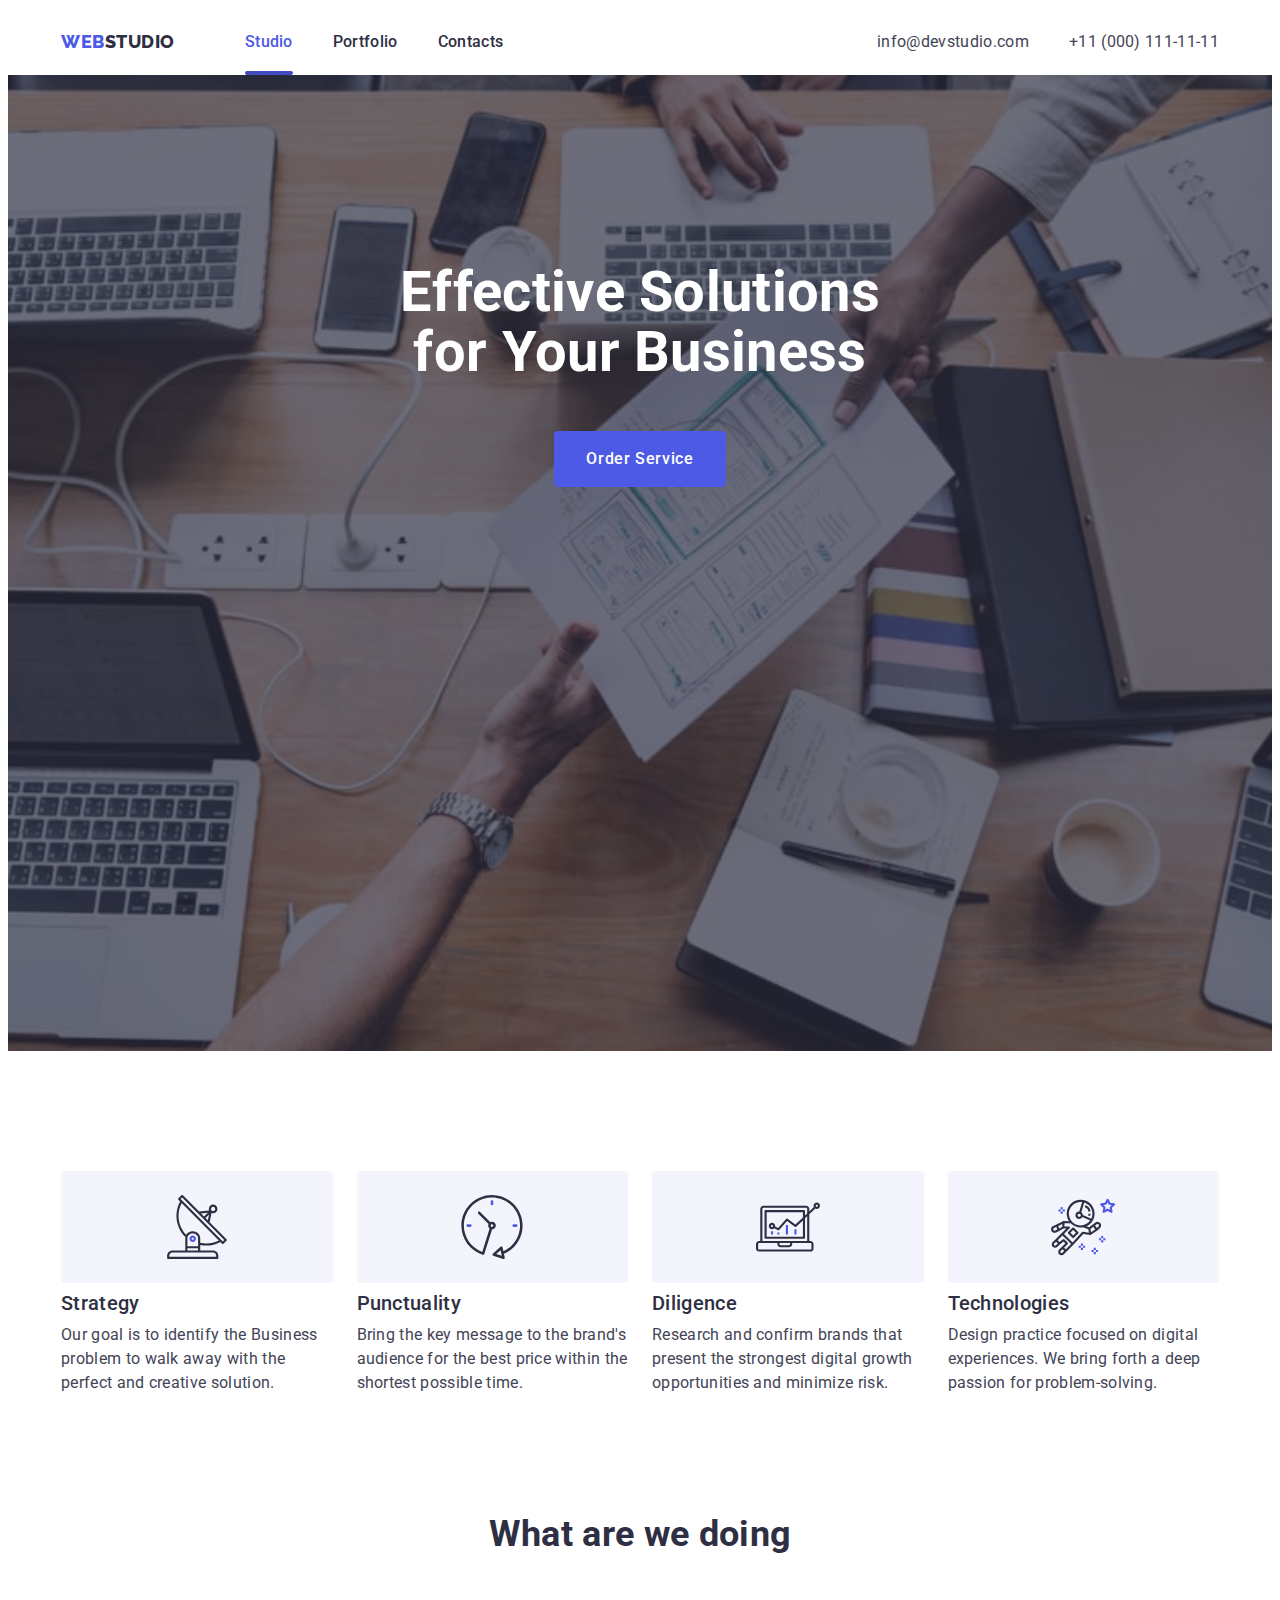
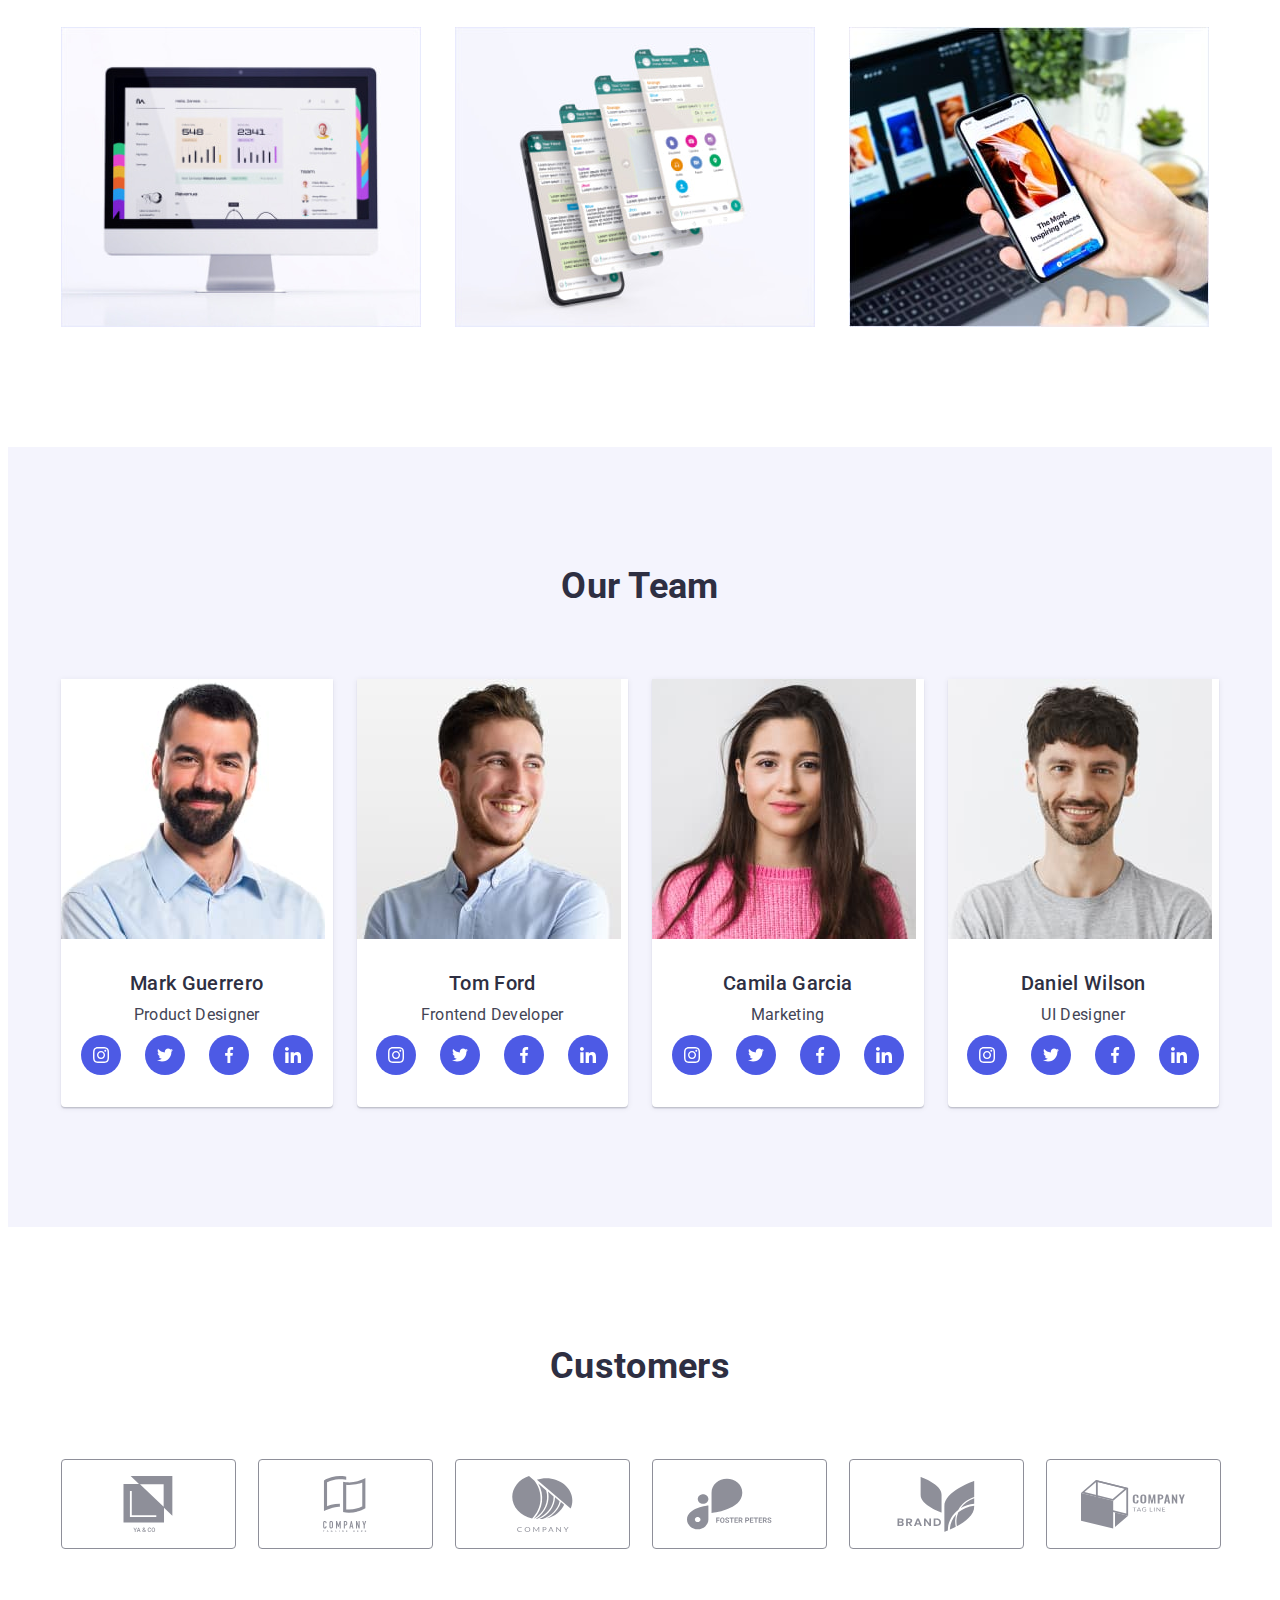
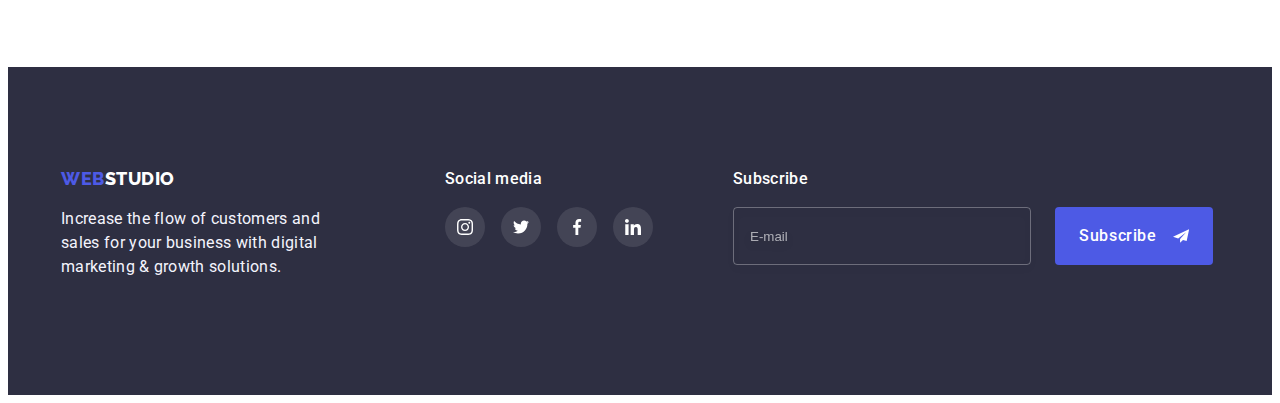
==== index.html @ 4124568c "Initial commit" ====
<!DOCTYPE html>
<html lang="en">
  <head>
    <meta charset="UTF-8" />
    <meta http-equiv="X-UA-Compatible" content="IE=edge" />
    <meta name="viewport" content="width=device-width, initial-scale=1.0" />
    <title>WebStudio</title>
    <link rel="preconnect" href="https://fonts.googleapis.com" />
    <link rel="preconnect" href="https://fonts.gstatic.com" crossorigin />
    <link
      href="https://fonts.googleapis.com/css2?family=Raleway:wght@800&family=Roboto:wght@400;500;700&display=swap"
      rel="stylesheet"
    />

    <link
      rel="stylesheet"
      href="https://cdnjs.cloudflare.com/ajax/libs/modern-normalize/1.1.0/modern-normalize.min.css"
      integrity="sha512-wpPYUAdjBVSE4KJnH1VR1HeZfpl1ub8YT/NKx4PuQ5NmX2tKuGu6U/JRp5y+Y8XG2tV+wKQpNHVUX03MfMFn9Q=="
      crossorigin="anonymous"
      referrerpolicy="no-referrer"
    />

    <link rel="stylesheet" href="./css/styles.css" />
  </head>
  <body>
    <!--heder-->

    <header class="header-page">
      <div class="container">
        <div class="heder-container">
          <nav class="nav-items">
            <a href="./index.html" class="logo">
              <span class="logo-color">Web</span>Studio
            </a>
            <ul class="nav-menu list">
              <li>
                <a href="./index.html" class="nav-link current">Studio</a>
              </li>
              <li>
                <a href="./portfolio.html" class="nav-link">Portfolio</a>
              </li>
              <li><a href="" class="nav-link">Contacts</a></li>
            </ul>
          </nav>

          <address class="address">
            <ul class="contact-menu list">
              <li>
                <a href="mailto:info@devstudio.com" class="contact-link"
                  >info@devstudio.com</a
                >
              </li>
              <li>
                <a href="tel:+110001111111" class="contact-link"
                  >+11 (000) 111-11-11</a
                >
              </li>
            </ul>
          </address>
        </div>
      </div>
    </header>

    <main>
      <!--hero-->

      <section class="hero">
        <div class="container">
          <h1 class="hero-title">Effective Solutions for Your Business</h1>
          <button type="button" class="hero-button" data-modal-open>
            Order Service
          </button>
        </div>
      </section>

      <!--Benefits-->

      <section class="section benefits">
        <div class="container">
          <div class="benefits-container">
            <h2 class="section-title visually-hidden">Benefits</h2>

            <ul class="section-items list">
              <li class="benefits-item">
                <div class="icon-container">
                  <svg class="icon-bgr" width="64" height="64">
                    <use href="./images/icons.svg#icon-antenna1"></use>
                  </svg>
                </div>
                <h3 class="section-subtitle">Strategy</h3>
                <p class="section-text">
                  Our goal is to identify the Business problem to walk away with
                  the perfect and creative solution.
                </p>
              </li>

              <li class="benefits-item">
                <div class="icon-container">
                  <svg class="icon-bgr" width="64" height="64">
                    <use href="./images/icons.svg#icon-clock2"></use>
                  </svg>
                </div>
                <h3 class="section-subtitle">Punctuality</h3>
                <p class="section-text">
                  Bring the key message to the brand's audience for the best
                  price within the shortest possible time.
                </p>
              </li>

              <li class="benefits-item">
                <div class="icon-container">
                  <svg class="icon-bgr" width="64" height="64">
                    <use href="./images/icons.svg#icon-diagram3"></use>
                  </svg>
                </div>
                <h3 class="section-subtitle">Diligence</h3>
                <p class="section-text">
                  Research and confirm brands that present the strongest digital
                  growth opportunities and minimize risk.
                </p>
              </li>

              <li class="benefits-item">
                <div class="icon-container">
                  <svg class="icon-bgr" width="64" height="64">
                    <use href="./images/icons.svg#icon-astronaut4"></use>
                  </svg>
                </div>
                <h3 class="section-subtitle">Technologies</h3>
                <p class="section-text">
                  Design practice focused on digital experiences. We bring forth
                  a deep passion for problem-solving.
                </p>
              </li>
            </ul>
          </div>
        </div>
      </section>

      <!-- services -->

      <section class="section no-padding">
        <div class="container">
          <h2 class="section-title">What are we doing</h2>

          <ul class="section-items list">
            <li class="services-item">
              <img src="./images/img1.jpg" alt="diagram" width="360" />
            </li>
            <li class="services-item">
              <img src="./images/img2.jpg" alt="telephone" width="360" />
            </li>
            <li class="services-item">
              <img src="./images/img3.jpg" alt="telephone hand" width="360" />
            </li>
          </ul>
        </div>
      </section>

      <!--team-->

      <section class="section team">
        <div class="container">
          <h2 class="section-title">Our Team</h2>

          <ul class="section-items list">
            <li class="team-item">
              <img src="./images/img-3.jpg" alt="Mark Guerrero" width="264" />
              <div class="team-card">
                <h3 class="section-subtitle">Mark Guerrero</h3>
                <p class="section-text">Product Designer</p>

                <ul class="socials-list list">
                  <li class="social-item">
                    <a href="" class="social-link">
                      <svg class="icon-social" width="16" height="16">
                        <use href="./images/icons.svg#icon-instagram"></use>
                      </svg>
                    </a>
                  </li>
                  <li class="social-item">
                    <a href="" class="social-link">
                      <svg class="icon-social" width="16" height="16">
                        <use href="./images/icons.svg#icon-twitter"></use>
                      </svg>
                    </a>
                  </li>
                  <li class="social-item">
                    <a href="" class="social-link">
                      <svg class="icon-social" width="16" height="16">
                        <use href="./images/icons.svg#icon-facebook"></use>
                      </svg>
                    </a>
                  </li>
                  <li class="social-item">
                    <a href="" class="social-link">
                      <svg class="icon-social" width="16" height="16">
                        <use href="./images/icons.svg#icon-linkedin"></use>
                      </svg>
                    </a>
                  </li>
                </ul>
              </div>
            </li>

            <li class="team-item">
              <img src="./images/img-2.jpg" alt="Tom Ford" width="264" />
              <div class="team-card">
                <h3 class="section-subtitle">Tom Ford</h3>
                <p class="section-text">Frontend Developer</p>
                <ul class="socials-list list">
                  <li class="social-item">
                    <a href="" class="social-link">
                      <svg class="icon-social" width="16" height="16">
                        <use href="./images/icons.svg#icon-instagram"></use>
                      </svg>
                    </a>
                  </li>
                  <li class="social-item">
                    <a href="" class="social-link">
                      <svg class="icon-social" width="16" height="16">
                        <use href="./images/icons.svg#icon-twitter"></use>
                      </svg>
                    </a>
                  </li>
                  <li class="social-item">
                    <a href="" class="social-link">
                      <svg class="icon-social" width="16" height="16">
                        <use href="./images/icons.svg#icon-facebook"></use>
                      </svg>
                    </a>
                  </li>
                  <li class="social-item">
                    <a href="" class="social-link">
                      <svg class="icon-social" width="16" height="16">
                        <use href="./images/icons.svg#icon-linkedin"></use>
                      </svg>
                    </a>
                  </li>
                </ul>
              </div>
            </li>

            <li class="team-item">
              <img src="./images/img-1.jpg" alt="Camila Garcia" width="264" />
              <div class="team-card">
                <h3 class="section-subtitle">Camila Garcia</h3>
                <p class="section-text">Marketing</p>
                <ul class="socials-list list">
                  <li class="social-item">
                    <a href="" class="social-link">
                      <svg class="icon-social" width="16" height="16">
                        <use href="./images/icons.svg#icon-instagram"></use>
                      </svg>
                    </a>
                  </li>
                  <li class="social-item">
                    <a href="" class="social-link">
                      <svg class="icon-social" width="16" height="16">
                        <use href="./images/icons.svg#icon-twitter"></use>
                      </svg>
                    </a>
                  </li>
                  <li class="social-item">
                    <a href="" class="social-link">
                      <svg class="icon-social" width="16" height="16">
                        <use href="./images/icons.svg#icon-facebook"></use>
                      </svg>
                    </a>
                  </li>
                  <li class="social-item">
                    <a href="" class="social-link">
                      <svg class="icon-social" width="16" height="16">
                        <use href="./images/icons.svg#icon-linkedin"></use>
                      </svg>
                    </a>
                  </li>
                </ul>
              </div>
            </li>

            <li class="team-item">
              <img src="./images/img.jpg" alt="Camila Garcia" width="264" />
              <div class="team-card">
                <h3 class="section-subtitle">Daniel Wilson</h3>
                <p class="section-text">UI Designer</p>
                <ul class="socials-list list">
                  <li class="social-item">
                    <a href="" class="social-link">
                      <svg class="icon-social" width="16" height="16">
                        <use href="./images/icons.svg#icon-instagram"></use>
                      </svg>
                    </a>
                  </li>
                  <li class="social-item">
                    <a href="" class="social-link">
                      <svg class="icon-social" width="16" height="16">
                        <use href="./images/icons.svg#icon-twitter"></use>
                      </svg>
                    </a>
                  </li>
                  <li class="social-item">
                    <a href="" class="social-link">
                      <svg class="icon-social" width="16" height="16">
                        <use href="./images/icons.svg#icon-facebook"></use>
                      </svg>
                    </a>
                  </li>
                  <li class="social-item">
                    <a href="" class="social-link">
                      <svg class="icon-social" width="16" height="16">
                        <use href="./images/icons.svg#icon-linkedin"></use>
                      </svg>
                    </a>
                  </li>
                </ul>
              </div>
            </li>
          </ul>
        </div>
      </section>
    </main>

    <section class="section">
      <div class="container">
        <h2 class="section-title">Customers</h2>

        <ul class="section-items list">
          <li class="company">
            <a href="" class="company-link">
              <svg class="company-icon" width="104" height="56">
                <use href="./images/icons.svg#icon-logo1"></use>
              </svg>
            </a>
          </li>

          <li class="company">
            <a href="" class="company-link">
              <svg class="company-icon" width="104" height="56">
                <use href="./images/icons.svg#icon-logo2"></use>
              </svg>
            </a>
          </li>
          <li class="company">
            <a href="" class="company-link">
              <svg class="company-icon" width="104" height="56">
                <use href="./images/icons.svg#icon-logo3"></use>
              </svg>
            </a>
          </li>
          <li class="company">
            <a href="" class="company-link">
              <svg class="company-icon" width="104" height="56">
                <use href="./images/icons.svg#icon-logo4"></use>
              </svg>
            </a>
          </li>
          <li class="company">
            <a href="" class="company-link">
              <svg class="company-icon" width="104" height="56">
                <use href="./images/icons.svg#icon-logo5"></use>
              </svg>
            </a>
          </li>
          <li class="company">
            <a href="" class="company-link">
              <svg class="company-icon" width="104" height="56">
                <use href="./images/icons.svg#icon-logo6"></use>
              </svg>
            </a>
          </li>
        </ul>
      </div>
    </section>

    <!--footer-->
    <footer class="footer-page">
      <div class="container footer">
        <div class="footer-box">
          <a href="./index.html" class="logo">
            <span class="logo-color">Web</span
            ><span class="footer-logo-color">Studio</span>
          </a>
          <p class="footer-text">
            Increase the flow of customers and sales for your business with
            digital marketing & growth solutions.
          </p>
        </div>

        <div class="icon-box">
          <h3 class="subtitle-footer">Social media</h3>

          <ul class="socials-footer list">
            <li class="social-item-footer">
              <a href="" class="social-link-footer">
                <svg class="icon-social-footer" width="16" height="16">
                  <use href="./images/icons.svg#icon-instagram"></use>
                </svg>
              </a>
            </li>
            <li class="social-item-footer">
              <a href="" class="social-link-footer">
                <svg class="icon-social-footer" width="16" height="16">
                  <use href="./images/icons.svg#icon-twitter"></use>
                </svg>
              </a>
            </li>
            <li class="social-item-footer">
              <a href="" class="social-link-footer">
                <svg class="icon-social-footer" width="16" height="16">
                  <use href="./images/icons.svg#icon-facebook"></use>
                </svg>
              </a>
            </li>
            <li class="social-item-footer">
              <a href="" class="social-link-footer">
                <svg class="icon-social-footer" width="16" height="16">
                  <use href="./images/icons.svg#icon-linkedin"></use>
                </svg>
              </a>
            </li>
          </ul>
        </div>

        <div>
          <h3 class="subtitle-footer">Subscribe</h3>
          <form name="subscribe" class="form-box">
            <label for="email" class="visually-hidden"> Email</label>
            <input type="email" name="email" id="email" placeholder="E-mail" />

            <button type="submit" class="btn-form">
              Subscribe
              <svg class="icon-social-footer subscribe" width="16" height="16">
                <use href="./images/icons.svg#icon-send"></use>
              </svg>
            </button>
          </form>
        </div>
      </div>
    </footer>
    <!--modal-->
    <div class="backdrop is-hidden" data-modal>
      <div class="modal">
        <button type="button" class="btn-modal" data-modal-close>
          <svg class="icon-close" width="8" height="8">
            <use href="./images/icons.svg#icon-close"></use>
          </svg>
        </button>
        <!---->
        <form name="contact-form">
          <div class="form-modal" role="group" aria-labelledby="call-back">
            <p id="call-back" class="form-title">
              Leave your contacts and we will call you back
            </p>

            <div class="form-item">
              <label for="name"> Name</label>
              <div class="input-form">
                <input type="text" name="name" id="name" required autofocus />
                <svg class="icon-form" width="18" height="18">
                  <use href="./images/icons.svg#icon-name"></use>
                </svg>
              </div>
            </div>

            <div class="form-item">
              <label for="phone"> Phone</label>
              <div class="input-form">
                <input type="tel" name="phone" id="phone" required />
                <svg class="icon-form" width="18" height="24">
                  <use href="./images/icons.svg#icon-phone"></use>
                </svg>
              </div>
            </div>

            <div class="form-item">
              <label for="mail"> Email</label>
              <div class="input-form">
                <input type="email" name="mail" id="mail" required />
                <svg class="icon-form" width="18" height="24">
                  <use href="./images/icons.svg#icon-mail"></use>
                </svg>
              </div>
            </div>

            <div class="form-item coment">
              <label for="comment">Comment</label>
              <textarea
                placeholder="Text input"
                name="comment"
                id="comment"
              ></textarea>
            </div>

            <div class="privacy-policy">
              <label>
                <input
                  class="checkbox visually-hidden"
                  type="checkbox"
                  name="privacy-policy"
                  value="privacy-policy"
                  required
                />
                <span class="icon-check"></span>

                I accept the terms and conditions of the
                <a href="linc-privacy-policy">Privacy Policy</a>
              </label>
            </div>

            <button type="submit" class="btn-form send">Send</button>
          </div>
        </form>
      </div>
    </div>
    <script src="./js/modal.js"></script>
  </body>
</html>
---- css/styles.css ----
body {
  font-family: Roboto, sans-serif;
  font-size: 16px;
  line-height: 1.5;
  letter-spacing: 0.02em;

  color: var(--color-general);
  background-color: var(--title-text-color);
}

:root {
  --color-general: #2e2f42;
  --color-additional: #434455;
  --button-color: #4d5ae5;
  --btn-color-herro-hover: #404bbf;
  --title-text-color: #ffffff;
  --accent-color: #f4f4fd;
  --button-hover-color: #e7e9fc;
}

.container {
  width: 1158px;
  padding: 0 15px;
  margin: 0 auto;
  /*outline: 2px solid red;*/
}

.list {
  list-style: none;
  margin: 0;
  padding: 0;
}

img {
  display: block;
  max-width: 100%;
  height: auto;
}

.visually-hidden {
  position: absolute;
  width: 1px;
  height: 1px;
  margin: -1px;
  border: 0;
  padding: 0;
  white-space: nowrap;
  clip-path: inset(100%);
  clip: rect(0 0 0 0);
  overflow: hidden;
}

/*HEDER*/
.header-page.portfolio {
  border-bottom: 1px solid var(--button-hover-color);
}

.heder-container {
  display: flex;
  align-items: center;
  gap: 40px;
}

/*logo*/
.logo {
  display: block;
  font-family: Raleway, sans-serif;
  font-weight: 800;
  font-size: 18px;
  letter-spacing: 0.03em;
  text-transform: uppercase;
  text-decoration: none;
  line-height: 1.33;

  color: var(--color-general);
}
.logo-color {
  color: var(--button-color);
}

/*nav*/

.nav-menu {
  display: flex;
  gap: 40px;
}
.nav-items {
  display: flex;
  align-items: center;
  flex-grow: 1;
  gap: 70px;
}

.nav-link {
  display: block;
  padding-top: 24px;
  padding-bottom: 24px;

  font-weight: 500;
  text-decoration: none;
  letter-spacing: 0.02em;
  line-height: 1.2;

  color: var(--color-general);
  transition: color 250ms cubic-bezier(0.4, 0, 0.2, 1);
}
.nav-link:hover,
.nav-link:focus {
  color: var(--button-color);
}

.nav-link.current {
  position: relative;
  color: var(--button-color);
}

.nav-link.current::after {
  position: absolute;
  display: block;
  content: "";
  height: 4px;
  bottom: 0;

  width: 100%;
  background-color: var(--btn-color-herro-hover);
  border-radius: 2px;
}

/*address*/

.contact-menu {
  display: flex;
  gap: 40px;
}

.contact-link {
  padding-bottom: 24px;
  padding-top: 24px;

  font-weight: 400;

  line-height: 1.5px;

  text-decoration: none;
  font-style: normal;

  color: var(--color-additional);

  transition: color 250ms cubic-bezier(0.4, 0, 0.2, 1);
}
.contact-link:hover,
.contact-link:focus {
  color: var(--button-color);
}

/*hero*/
.hero {
  max-width: 1440px;
  height: 600px;
  margin: 0 auto;

  background-image: linear-gradient(
      rgba(46, 47, 66, 0.7),
      rgba(46, 47, 66, 0.7)
    ),
    url(../images/bgimg.jpg);
  background-repeat: no-repeat;
  background-position: center;
  background-size: cover;

  background-color: var(--color-general);
  text-align: center;
  padding-top: 188px;
  padding-bottom: 188px;
}
.hero-title {
  font-size: 56px;
  line-height: 1.07;
  color: var(--title-text-color);

  margin: 0 auto 48px;
  max-width: 496px;
}
.hero-button {
  display: inline-block;
  border-radius: 4px;
  padding: 16px 32px;
  min-width: 169px;
  border: transparent;
  margin: 0 auto;

  cursor: pointer;
  font-family: inherit;
  font-size: 16px;
  font-weight: 500;
  line-height: 1.5;
  letter-spacing: 0.04em;

  color: var(--title-text-color);
  background-color: var(--button-color);
  transition: background-color 250ms cubic-bezier(0.4, 0, 0.2, 1),
    box-shadow 250ms cubic-bezier(0.4, 0, 0.2, 1);
}
.hero-button:hover,
.hero-button:focus {
  box-shadow: 0px 4px 4px rgba(0, 0, 0, 0.15);
  background-color: var(--btn-color-herro-hover);
}

/*all section*/
.section.no-padding {
  padding-top: 0px;
}
.section {
  padding-top: 120px;
  padding-bottom: 120px;
}
.section-title {
  margin-top: 0;
  margin-bottom: 72px;
  font-size: 36px;
  text-align: center;
  line-height: 1.11;
}
.section-subtitle {
  margin-top: 0;
  margin-bottom: 8px;
  font-weight: 500;
  font-size: 20px;
  line-height: 1.2;
}
.section-text {
  color: var(--color-additional);
  margin-top: 0;
  margin-bottom: 0;
}
.section-items {
  display: flex;
  gap: 24px;
  flex-wrap: wrap;
}
/*Benefits */

.benefits-item {
  flex-basis: calc((100% - 72px) / 4);
}

/*.benefits-item*/

.icon-container {
  display: flex;
  height: 112px;
  background-color: var(--accent-color);
  border-radius: 4px;
  justify-content: center;
  align-items: center;

  margin-bottom: 8px;
}

/*services*/

.services-item {
  flex-basis: calc((100% - 48px) / 3);
}

/*team*/
.section.team {
  background-color: var(--accent-color);
}

.team-item {
  flex-basis: calc((100% - 72px) / 4);
  background-color: var(--title-text-color);
  box-shadow: 0px 1px 6px rgba(46, 47, 66, 0.08),
    0px 1px 1px rgba(46, 47, 66, 0.16), 0px 2px 1px rgba(46, 47, 66, 0.08);
  border-radius: 0px 0px 4px 4px;
}

.team-card {
  text-align: center;
  padding-top: 32px;
  padding-bottom: 32px;
}

/*icon team*/
.socials-list {
  display: flex;
  gap: 24px;
  justify-content: center;
  margin-top: 8px;
}
.social-item {
  height: 40px;
  width: 40px;
}
.social-link {
  display: flex;
  align-items: center;
  justify-content: center;
  width: 100%;
  height: 100%;
  color: var(--title-text-color);
  background-color: var(--button-color);
  border-radius: 50%;
  transition: background-color 250ms cubic-bezier(0.4, 0, 0.2, 1);
}
.social-link:hover,
.social-link:focus {
  background-color: var(--btn-color-herro-hover);
}
.icon-social {
  fill: currentColor;
}

/*company*/

.company {
  width: 168px;
  height: 88px;
  flex-basis: calc((100% - 120px) / 6);
}

.company-link {
  display: flex;
  align-items: center;
  justify-content: center;
  width: 100%;
  height: 100%;
  color: #8e8f99;
  border: 1px solid #8e8f99;
  border-radius: 4px;
  transition: color 250ms cubic-bezier(0.4, 0, 0.2, 1),
    border 250ms cubic-bezier(0.4, 0, 0.2, 1);
}
.company-icon {
  fill: currentColor;
}
.company-link:hover,
.company-link:focus {
  color: var(--btn-color-herro-hover);
  border: 1px solid var(--btn-color-herro-hover);
}

/*portfolio*/

.section.portfolio {
  padding-top: 96px;
}
.items-btn {
  display: flex;
  gap: 24px;
  margin-bottom: 72px;
  justify-content: center;
}
.portfolio-btn {
  border-radius: 4px;
  display: inline-block;
  border-radius: 4px;
  padding: 12px 24px;
  min-width: 69px;
  border: transparent;

  cursor: pointer;
  font-family: inherit;
  font-size: 16px;
  font-weight: 500;
  line-height: 1.5;
  letter-spacing: 0.04em;

  color: var(--button-color);
  background-color: var(--accent-color);
  transition: color 250ms cubic-bezier(0.4, 0, 0.2, 1),
    background-color 250ms cubic-bezier(0.4, 0, 0.2, 1),
    box-shadow 250ms cubic-bezier(0.4, 0, 0.2, 1);
}
.portfolio-btn:hover,
.portfolio-btn:focus {
  color: var(--accent-color);
  background-color: var(--button-color);
  box-shadow: 0px 3px 1px rgba(0, 0, 0, 0.1), 0px 2px 1px rgba(0, 0, 0, 0.08),
    0px 2px 2px rgba(0, 0, 0, 0.12);
}

.portfolio-items {
  display: flex;
  flex-wrap: wrap;
  gap: 48px 24px;
}
.portfolio-panel {
  flex-basis: calc((100% - 48px) / 3);
}
.portfolio-link {
  display: block;
  text-decoration: none;
  transition: box-shadow 250ms cubic-bezier(0.4, 0, 0.2, 1);
}

.portfolio-link:hover {
  box-shadow: 0px 1px 6px rgba(46, 47, 66, 0.08),
    0px 1px 1px rgba(46, 47, 66, 0.16), 0px 2px 1px rgba(46, 47, 66, 0.08);
}

.portfolio-card {
  padding-left: 16px;
  padding-top: 32px;
  padding-bottom: 32px;
  border-right: 1px solid var(--button-hover-color);
  border-left: 1px solid var(--button-hover-color);
  border-bottom: 1px solid var(--button-hover-color);
}

/*test overley*/
.overlay-box {
  overflow: hidden;
  position: relative;
}
.content-overlay {
  transform: translateY(100%);
  position: absolute;
  top: 0;
  left: 0;

  display: flex;
  padding-left: 32px;
  padding-right: 32px;
  padding-top: 40px;

  width: 100%;
  height: 100%;

  background-color: var(--button-color);

  transition: transform 250ms cubic-bezier(0.4, 0, 0.2, 1);
}
.portfolio-link:hover .content-overlay,
.portfolio-link:focus .content-overlay {
  transform: translateY(0);
}
.overley-text {
  margin: 0;
  color: var(--title-text-color);
  font-weight: 400;
}

.section-subtitle.portfolio {
  color: var(--color-general);
}

/*footer*/
.footer-page {
  padding-top: 100px;
  padding-bottom: 100px;
  background-color: var(--color-general);
}
.footer-box {
  margin-right: 120px;
}

.footer-page .logo {
  margin-bottom: 16px;
}
.footer-logo-color {
  color: var(--title-text-color);
}
.footer-text {
  color: var(--accent-color);
  margin-top: 0;
  max-width: 264px;
}
.subtitle-footer {
  color: var(--title-text-color);
  margin-top: 0;
  margin-bottom: 16px;
  font-weight: 500;
  font-size: 16px;
}
.container.footer {
  display: flex;
  align-items: flex-start;
}

.icon-box {
  margin-right: 80px;
}

.socials-footer {
  display: flex;
  gap: 16px;
  justify-content: center;
}

.social-item-footer {
  height: 40px;
  width: 40px;
}

.social-link-footer {
  display: flex;
  background-color: rgba(255, 255, 255, 0.1);
  align-items: center;
  justify-content: center;
  width: 100%;
  height: 100%;
  color: var(--title-text-color);
  border-radius: 50%;
  transition: background-color 250ms cubic-bezier(0.4, 0, 0.2, 1);
}

.icon-social-footer {
  fill: currentColor;
}

.social-link-footer:hover,
.social-link-footer:focus {
  background-color: #31d0aa;
}

.form-box {
  display: flex;
  gap: 24px;
}

.form-box input {
  border: none;
  width: 264px;
  height: 40px;
  border: 1px solid rgba(255, 255, 255, 0.3);
  filter: drop-shadow(0px 4px 4px rgba(0, 0, 0, 0.15));
  border-radius: 4px;
  padding: 8px 16px;
  border-radius: 4px;
  outline: none;
  background-color: transparent;
  transition: border 250ms cubic-bezier(0.4, 0, 0.2, 1);
}
.form-box input:focus {
  border: 1px solid var(--btn-color-herro-hover);
}

.btn-form {
  max-width: 165px;

  justify-content: center;
  align-items: center;

  padding: 8px 24px;

  display: flex;
  color: var(--title-text-color);
  cursor: pointer;
  font-family: inherit;
  font-size: 16px;
  font-weight: 500;
  line-height: 1.5;
  letter-spacing: 0.04em;
  border-radius: 4px;
  border: transparent;

  background-color: var(--button-color);
  transition: background-color 250ms cubic-bezier(0.4, 0, 0.2, 1);
}
.btn-form:hover,
.btn-form:focus {
  background-color: var(--btn-color-herro-hover);
}
.icon-social-footer.subscribe {
  margin-left: 16px;
}

.form-box input::placeholder {
  color: rgba(255, 255, 255, 0.6);
  font-size: 12px;
  line-height: 2;
  font: inherit;
  font-weight: 400px;
}

/*modal*/
.backdrop {
  position: fixed;
  top: 0;
  left: 0;
  width: 100%;
  height: 100%;
  background: rgba(46, 47, 66, 0.4);

  opacity: 1;
  transition: opacity 250ms cubic-bezier(0.4, 0, 0.2, 1),
    visibility 250ms cubic-bezier(0.4, 0, 0.2, 1);
}

.modal {
  padding: 72px 24px 24px 24px;
  position: absolute;
  overflow: auto;
  top: 50%;
  left: 50%;
  transform: translate(-50%, -50%);

  min-width: 408px;
  min-height: 584px;
  background: #fcfcfc;
  box-shadow: 0px 1px 1px rgba(0, 0, 0, 0.14), 0px 1px 3px rgba(0, 0, 0, 0.12),
    0px 2px 1px rgba(0, 0, 0, 0.2);
  border-radius: 4px;
}

.backdrop.is-hidden {
  visibility: hidden;
  opacity: 0;
  pointer-events: none;
}

.btn-modal {
  position: absolute;

  cursor: pointer;

  top: 24px;
  right: 24px;

  display: flex;
  justify-content: center;
  align-items: center;
  color: #000000;
  height: 24px;
  width: 24px;
  border-radius: 50%;
  background-color: #e7e9fc;
  border: 1px solid rgba(0, 0, 0, 0.1);

  transition: background-color 250ms cubic-bezier(0.4, 0, 0.2, 1),
    color 250ms cubic-bezier(0.4, 0, 0.2, 1);
}

.icon-close {
  fill: currentColor;
}
.btn-modal:hover,
.btn-modal:focus {
  background-color: var(--btn-color-herro-hover);
  color: var(--title-text-color);
}
.icon-close:hover,
.icon-close:focus {
  fill: currentColor;
}

/* forma modal*/

.form-title {
  margin-top: 0;
  margin-bottom: 16px;
  font-weight: 500;
  text-align: center;
}

.form-item {
  margin-bottom: 8px;
  display: flex;
  flex-direction: column;
}
.form-item input {
  background-color: transparent;
  border: none;
  width: 360px;
  height: 40px;
  border: 1px solid rgba(33, 33, 33, 0.2);
  border-radius: 4px;
  padding: 8px 8px 8px 38px;
  outline: none;
  transition: border 250ms cubic-bezier(0.4, 0, 0.2, 1);
}
.form-item input:focus {
  border: 1px solid var(--btn-color-herro-hover);
}

.form-item label {
  margin-bottom: 4px;
  color: #8e8f99;
  line-height: 1.3;
}
.input-form {
  position: relative;
}

.icon-form {
  fill: var(--color-general);
  position: absolute;
  top: 50%;
  left: 16px;
  transform: translateY(-50%);
  cursor: pointer;
  transition: fill 250ms cubic-bezier(0.4, 0, 0.2, 1);
}
.form-item input:focus + svg {
  fill: var(--btn-color-herro-hover);
}

.input-form {
  position: relative;
}

.form-item.coment {
  margin-bottom: 16px;
}

.form-item.coment::placeholder {
  color: rgba(117, 117, 117, 0.5);
  line-height: 1.3;
}
.form-item.coment textarea {
  background-color: transparent;
  resize: none;
  border: none;
  width: 360px;
  height: 120px;
  border: 1px solid rgba(33, 33, 33, 0.2);
  border-radius: 4px;
  padding: 8px 8px 8px 16px;
  outline: none;
  transition: border 250ms cubic-bezier(0.4, 0, 0.2, 1);
}
.form-item textarea:focus {
  border: 1px solid var(--btn-color-herro-hover);
}
.privacy-policy label {
  display: flex;
  gap: 8px;
}
.privacy-policy {
  font: inherit;
  font-size: 12px;
  color: #757575;
  margin-bottom: 24px;
}

.icon-check {
  width: 16px;
  height: 16px;
  border: 1.25px solid #2e2f42;
  border-radius: 2px;
  transition: background-color 250ms cubic-bezier(0.4, 0, 0.2, 1),
    border 250ms cubic-bezier(0.4, 0, 0.2, 1);
}
.checkbox:checked + .icon-check {
  background-color: var(--btn-color-herro-hover);
  background-image: url(../images/check.svg);
  border: 1.25px solid #404bbf;
  background-repeat: no-repeat;
  background-size: 10px 8px;
  background-position: center;
}

.linc-privacy-policy {
  color: var(--button-color);
  font: inherit;
  transition: color 250ms cubic-bezier(0.4, 0, 0.2, 1);
}
.linc-privacy-policy:hover,
.linc-privacy-policy:focus {
  color: var(--btn-color-herro-hover);
}

.btn-form.send {
  min-width: 169px;
  padding: 16px 32px;
  margin: 0 auto;
}
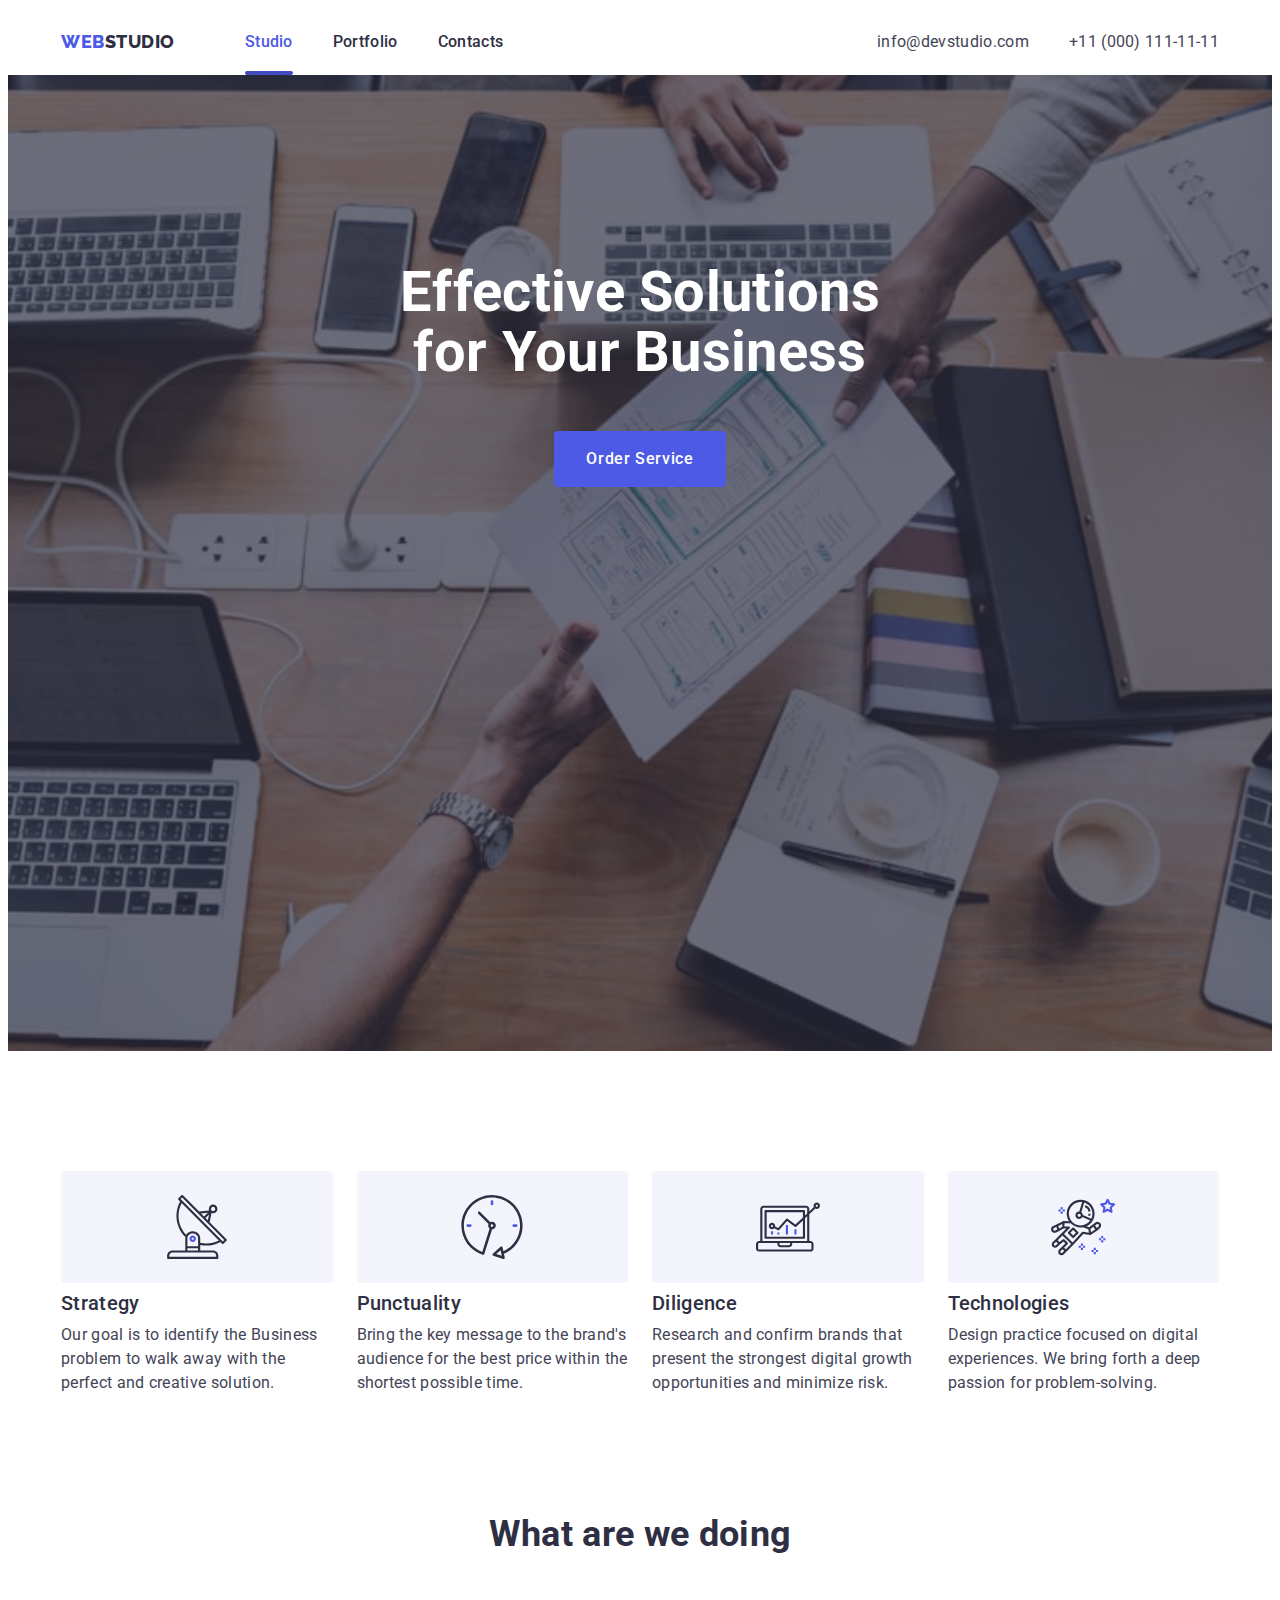
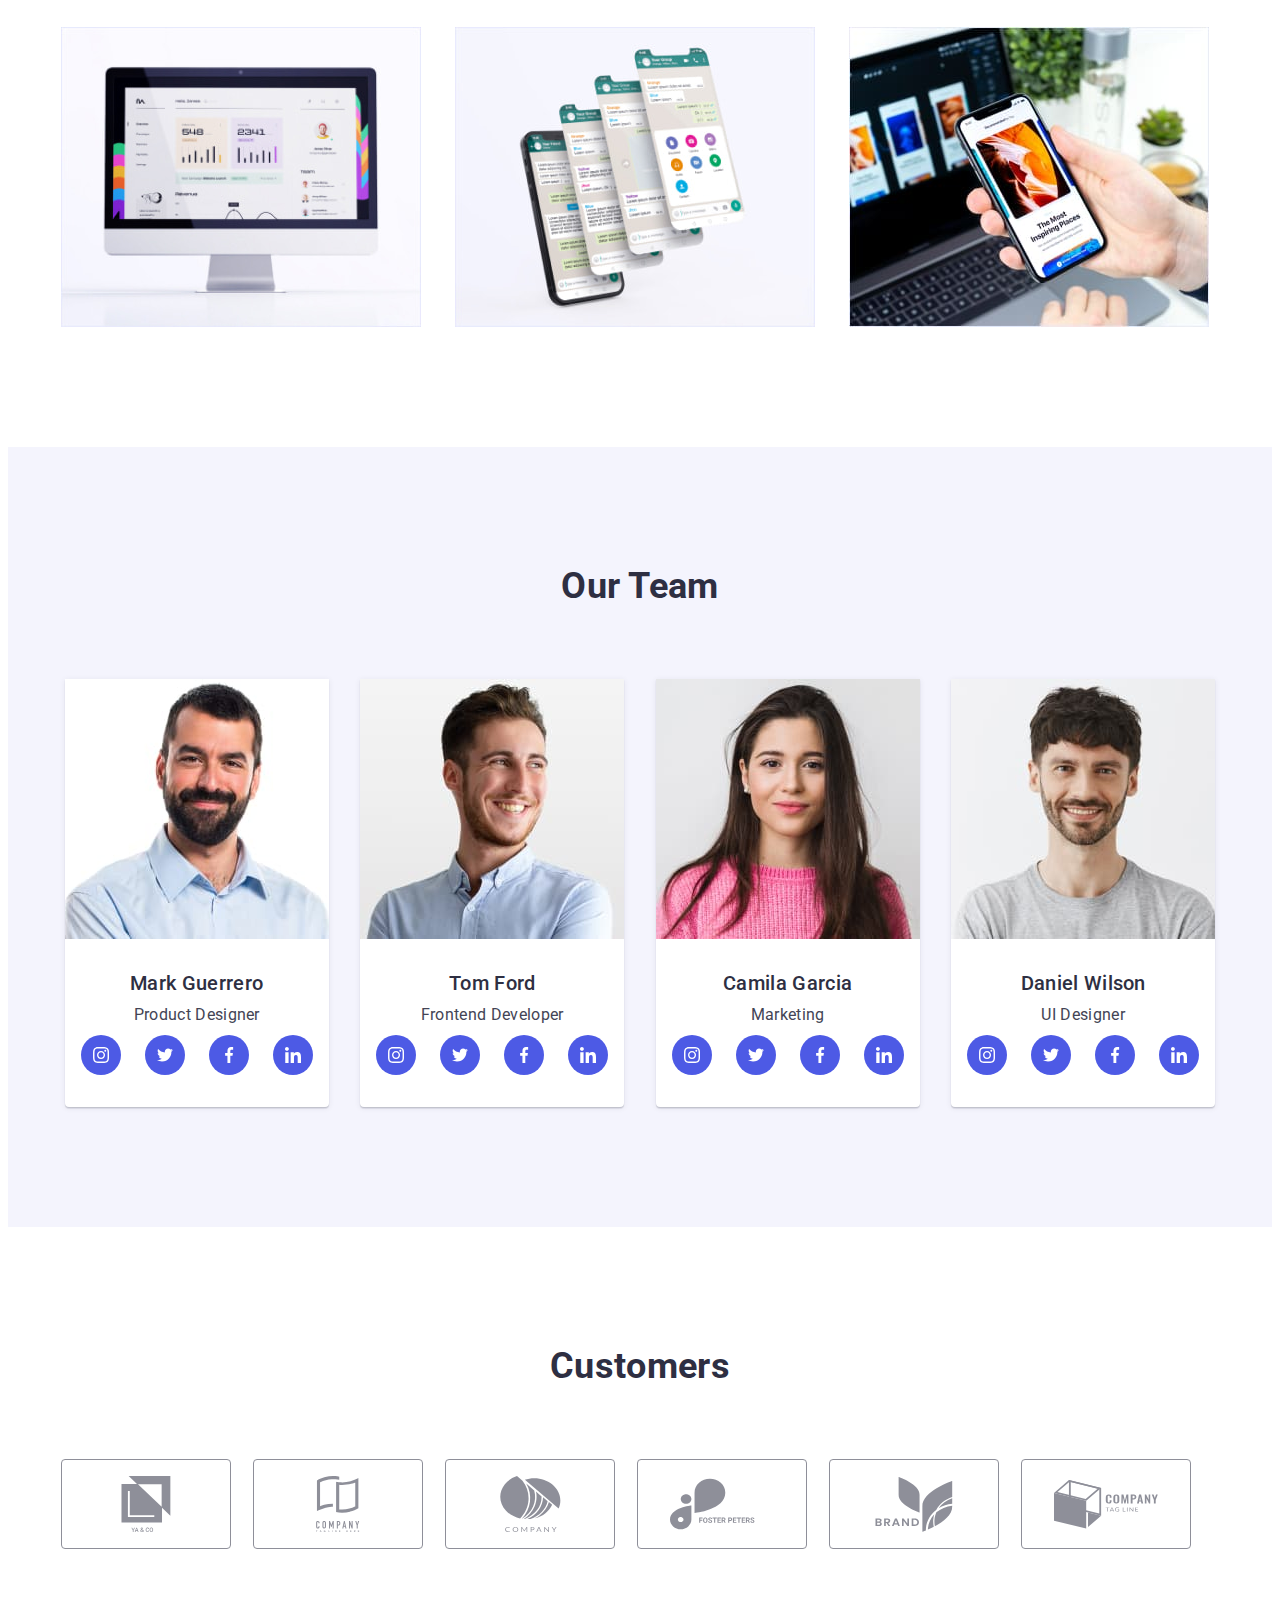
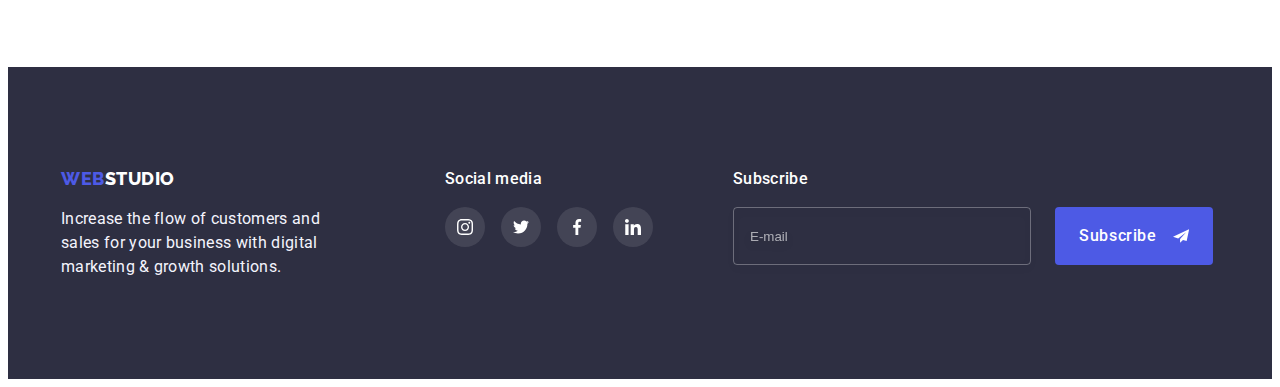
==== commit 13e12ba9: "create adaptiv" ====
--- a/index.html
+++ b/index.html
@@ -32,6 +32,7 @@
             <a href="./index.html" class="logo">
               <span class="logo-color">Web</span>Studio
             </a>
+
             <ul class="nav-menu list">
               <li>
                 <a href="./index.html" class="nav-link current">Studio</a>
@@ -42,6 +43,12 @@
               <li><a href="" class="nav-link">Contacts</a></li>
             </ul>
           </nav>
+
+          <button type="button" class="btn-mobile js-open-menu">
+            <svg class="icon-burger" width="32" height="22">
+              <use href="./images/icons.svg#icon-burger"></use>
+            </svg>
+          </button>
 
           <address class="address">
             <ul class="contact-menu list">
@@ -59,7 +66,80 @@
           </address>
         </div>
       </div>
+
+      <div class="mob-box js-menu-container">
+        <div class="container mob-menu">
+          <button type="button" class="btn-mobil-close js-close-menu">
+            <svg class="icon-close-mob" width="8" height="8">
+              <use href="./images/icons.svg#icon-close"></use>
+            </svg>
+          </button>
+
+          <nav>
+            <ul class="nav-menu-mobil list">
+              <li>
+                <a href="./index.html" class="nav-link-mobil current">Studio</a>
+              </li>
+              <li>
+                <a href="./portfolio.html" class="nav-link-mobil">Portfolio</a>
+              </li>
+              <li><a href="" class="nav-link-mobil">Contacts</a></li>
+            </ul>
+          </nav>
+
+          <div>
+            <address>
+              <ul class="contact-menu-mobil list">
+                <li class="tel-cont">
+                  <a href="tel:+110001111111" class="contact-link-mobil tel"
+                    >+11 (000) 111-11-11</a
+                  >
+                </li>
+                <li>
+                  <a
+                    href="mailto:info@devstudio.com"
+                    class="contact-link-mobil mail"
+                    >info@devstudio.com</a
+                  >
+                </li>
+              </ul>
+            </address>
+            <ul class="socials-list-mob list">
+              <li class="social-item">
+                <a href="" class="social-link">
+                  <svg class="icon-social" width="24" height="24">
+                    <use href="./images/icons.svg#icon-instagram"></use>
+                  </svg>
+                </a>
+              </li>
+              <li class="social-item">
+                <a href="" class="social-link">
+                  <svg class="icon-social" width="24" height="24">
+                    <use href="./images/icons.svg#icon-twitter"></use>
+                  </svg>
+                </a>
+              </li>
+              <li class="social-item">
+                <a href="" class="social-link">
+                  <svg class="icon-social" width="24" height="24">
+                    <use href="./images/icons.svg#icon-facebook"></use>
+                  </svg>
+                </a>
+              </li>
+              <li class="social-item">
+                <a href="" class="social-link">
+                  <svg class="icon-social" width="24" height="24">
+                    <use href="./images/icons.svg#icon-linkedin"></use>
+                  </svg>
+                </a>
+              </li>
+            </ul>
+          </div>
+        </div>
+      </div>
     </header>
+
+    <!-- MOBIL MENU  -->
 
     <main>
       <!--hero-->
@@ -87,7 +167,7 @@
                     <use href="./images/icons.svg#icon-antenna1"></use>
                   </svg>
                 </div>
-                <h3 class="section-subtitle">Strategy</h3>
+                <h3 class="section-subtitle title-mobil">Strategy</h3>
                 <p class="section-text">
                   Our goal is to identify the Business problem to walk away with
                   the perfect and creative solution.
@@ -100,7 +180,7 @@
                     <use href="./images/icons.svg#icon-clock2"></use>
                   </svg>
                 </div>
-                <h3 class="section-subtitle">Punctuality</h3>
+                <h3 class="section-subtitle title-mobil">Punctuality</h3>
                 <p class="section-text">
                   Bring the key message to the brand's audience for the best
                   price within the shortest possible time.
@@ -113,7 +193,7 @@
                     <use href="./images/icons.svg#icon-diagram3"></use>
                   </svg>
                 </div>
-                <h3 class="section-subtitle">Diligence</h3>
+                <h3 class="section-subtitle title-mobil">Diligence</h3>
                 <p class="section-text">
                   Research and confirm brands that present the strongest digital
                   growth opportunities and minimize risk.
@@ -126,7 +206,7 @@
                     <use href="./images/icons.svg#icon-astronaut4"></use>
                   </svg>
                 </div>
-                <h3 class="section-subtitle">Technologies</h3>
+                <h3 class="section-subtitle title-mobil">Technologies</h3>
                 <p class="section-text">
                   Design practice focused on digital experiences. We bring forth
                   a deep passion for problem-solving.
@@ -139,19 +219,34 @@
 
       <!-- services -->
 
-      <section class="section no-padding">
+      <section class="section container-hide no-padding">
         <div class="container">
           <h2 class="section-title">What are we doing</h2>
 
           <ul class="section-items list">
             <li class="services-item">
-              <img src="./images/img1.jpg" alt="diagram" width="360" />
+              <img
+                srcset="./images/img1.jpg 1x, ./images/img1@2x.jpg 2x"
+                src="./images/img1.jpg"
+                alt="diagram"
+                width="360"
+              />
             </li>
             <li class="services-item">
-              <img src="./images/img2.jpg" alt="telephone" width="360" />
+              <img
+                srcset="./images/img2.jpg 1x, ./images/img2@2x.jpg 2x"
+                src="./images/img2.jpg"
+                alt="telephone"
+                width="360"
+              />
             </li>
             <li class="services-item">
-              <img src="./images/img3.jpg" alt="telephone hand" width="360" />
+              <img
+                srcset="./images/img3.jpg 1x, ./images/img3@2x.jpg 2x"
+                src="./images/img3.jpg"
+                alt="telephone hand"
+                width="360"
+              />
             </li>
           </ul>
         </div>
@@ -160,12 +255,17 @@
       <!--team-->
 
       <section class="section team">
-        <div class="container">
+        <div class="container more-padding">
           <h2 class="section-title">Our Team</h2>
 
           <ul class="section-items list">
             <li class="team-item">
-              <img src="./images/img-3.jpg" alt="Mark Guerrero" width="264" />
+              <img
+                srcset="./images/img-3.jpg 1x, ./images/img-3@2x.jpg 2x"
+                src="./images/img-3.jpg"
+                alt="Mark Guerrero"
+                width="264"
+              />
               <div class="team-card">
                 <h3 class="section-subtitle">Mark Guerrero</h3>
                 <p class="section-text">Product Designer</p>
@@ -204,7 +304,12 @@
             </li>
 
             <li class="team-item">
-              <img src="./images/img-2.jpg" alt="Tom Ford" width="264" />
+              <img
+                srcset="./images/img-2.jpg 1x, ./images/img-2@2x.jpg 2x"
+                src="./images/img-2.jpg"
+                alt="Tom Ford"
+                width="264"
+              />
               <div class="team-card">
                 <h3 class="section-subtitle">Tom Ford</h3>
                 <p class="section-text">Frontend Developer</p>
@@ -242,7 +347,12 @@
             </li>
 
             <li class="team-item">
-              <img src="./images/img-1.jpg" alt="Camila Garcia" width="264" />
+              <img
+                srcset="./images/img-1.jpg 1x, ./images/img-1@2x.jpg 2x"
+                src="./images/img-1.jpg"
+                alt="Camila Garcia"
+                width="264"
+              />
               <div class="team-card">
                 <h3 class="section-subtitle">Camila Garcia</h3>
                 <p class="section-text">Marketing</p>
@@ -280,7 +390,12 @@
             </li>
 
             <li class="team-item">
-              <img src="./images/img.jpg" alt="Camila Garcia" width="264" />
+              <img
+                srcset="./images/img.jpg 1x, ./images/img@2x.jpg 2x"
+                src="./images/img.jpg"
+                alt="Camila Garcia"
+                width="264"
+              />
               <div class="team-card">
                 <h3 class="section-subtitle">Daniel Wilson</h3>
                 <p class="section-text">UI Designer</p>
@@ -319,63 +434,63 @@
           </ul>
         </div>
       </section>
+      <section class="section">
+        <div class="container more-padding">
+          <h2 class="section-title">Customers</h2>
+
+          <ul class="section-items company-items list">
+            <li class="company">
+              <a href="" class="company-link">
+                <svg class="company-icon" width="104" height="56">
+                  <use href="./images/icons.svg#icon-logo1"></use>
+                </svg>
+              </a>
+            </li>
+
+            <li class="company">
+              <a href="" class="company-link">
+                <svg class="company-icon" width="104" height="56">
+                  <use href="./images/icons.svg#icon-logo2"></use>
+                </svg>
+              </a>
+            </li>
+            <li class="company">
+              <a href="" class="company-link">
+                <svg class="company-icon" width="104" height="56">
+                  <use href="./images/icons.svg#icon-logo3"></use>
+                </svg>
+              </a>
+            </li>
+            <li class="company">
+              <a href="" class="company-link">
+                <svg class="company-icon" width="104" height="56">
+                  <use href="./images/icons.svg#icon-logo4"></use>
+                </svg>
+              </a>
+            </li>
+            <li class="company">
+              <a href="" class="company-link">
+                <svg class="company-icon" width="104" height="56">
+                  <use href="./images/icons.svg#icon-logo5"></use>
+                </svg>
+              </a>
+            </li>
+            <li class="company">
+              <a href="" class="company-link">
+                <svg class="company-icon" width="104" height="56">
+                  <use href="./images/icons.svg#icon-logo6"></use>
+                </svg>
+              </a>
+            </li>
+          </ul>
+        </div>
+      </section>
     </main>
 
-    <section class="section">
-      <div class="container">
-        <h2 class="section-title">Customers</h2>
-
-        <ul class="section-items list">
-          <li class="company">
-            <a href="" class="company-link">
-              <svg class="company-icon" width="104" height="56">
-                <use href="./images/icons.svg#icon-logo1"></use>
-              </svg>
-            </a>
-          </li>
-
-          <li class="company">
-            <a href="" class="company-link">
-              <svg class="company-icon" width="104" height="56">
-                <use href="./images/icons.svg#icon-logo2"></use>
-              </svg>
-            </a>
-          </li>
-          <li class="company">
-            <a href="" class="company-link">
-              <svg class="company-icon" width="104" height="56">
-                <use href="./images/icons.svg#icon-logo3"></use>
-              </svg>
-            </a>
-          </li>
-          <li class="company">
-            <a href="" class="company-link">
-              <svg class="company-icon" width="104" height="56">
-                <use href="./images/icons.svg#icon-logo4"></use>
-              </svg>
-            </a>
-          </li>
-          <li class="company">
-            <a href="" class="company-link">
-              <svg class="company-icon" width="104" height="56">
-                <use href="./images/icons.svg#icon-logo5"></use>
-              </svg>
-            </a>
-          </li>
-          <li class="company">
-            <a href="" class="company-link">
-              <svg class="company-icon" width="104" height="56">
-                <use href="./images/icons.svg#icon-logo6"></use>
-              </svg>
-            </a>
-          </li>
-        </ul>
-      </div>
-    </section>
-
     <!--footer-->
+
     <footer class="footer-page">
-      <div class="container footer">
+      <div class="container more-padding footer">
         <div class="footer-box">
           <a href="./index.html" class="logo">
             <span class="logo-color">Web</span
@@ -422,7 +537,7 @@
           </ul>
         </div>
 
-        <div>
+        <div class="footer-form-box">
           <h3 class="subtitle-footer">Subscribe</h3>
           <form name="subscribe" class="form-box">
             <label for="email" class="visually-hidden"> Email</label>
@@ -438,7 +553,9 @@
         </div>
       </div>
     </footer>
+
     <!--modal-->
+
     <div class="backdrop is-hidden" data-modal>
       <div class="modal">
         <button type="button" class="btn-modal" data-modal-close>
@@ -446,7 +563,7 @@
             <use href="./images/icons.svg#icon-close"></use>
           </svg>
         </button>
-        <!---->
+
         <form name="contact-form">
           <div class="form-modal" role="group" aria-labelledby="call-back">
             <p id="call-back" class="form-title">
@@ -502,9 +619,10 @@
                   required
                 />
                 <span class="icon-check"></span>
-
-                I accept the terms and conditions of the
-                <a href="linc-privacy-policy">Privacy Policy</a>
+                <span>
+                  I accept the terms and conditions of the
+                  <a href="#">Privacy Policy</a></span
+                >
               </label>
             </div>
 
@@ -513,6 +631,9 @@
         </form>
       </div>
     </div>
+
+    <script src="./js/mobile-menu.js"></script>
+
     <script src="./js/modal.js"></script>
   </body>
 </html>
--- a/css/styles.css
+++ b/css/styles.css
@@ -19,10 +19,23 @@
 }
 
 .container {
-  width: 1158px;
-  padding: 0 15px;
-  margin: 0 auto;
-  /*outline: 2px solid red;*/
+  max-width: 428px;
+  padding-left: 15px;
+  padding-right: 15px;
+  margin-left: auto;
+  margin-right: auto;
+}
+
+@media screen and (min-width: 768px) {
+  .container {
+    max-width: 768px;
+  }
+}
+
+@media screen and (min-width: 1200px) {
+  .container {
+    max-width: 1158px;
+  }
 }
 
 .list {
@@ -54,11 +67,27 @@
 .header-page.portfolio {
   border-bottom: 1px solid var(--button-hover-color);
 }
-
-.heder-container {
-  display: flex;
-  align-items: center;
-  gap: 40px;
+@media screen and (max-width: 767px) {
+  .heder-container {
+    display: flex;
+    justify-content: space-between;
+    align-items: center;
+    padding-top: 24px;
+    padding-bottom: 24px;
+  }
+}
+@media screen and (min-width: 768px) {
+  .heder-container {
+    display: flex;
+    align-items: flex-end;
+    gap: 120px;
+  }
+}
+@media screen and (min-width: 1200px) {
+  .heder-container {
+    align-items: center;
+    gap: 40px;
+  }
 }
 
 /*logo*/
@@ -80,99 +109,376 @@
 
 /*nav*/
 
-.nav-menu {
-  display: flex;
-  gap: 40px;
-}
-.nav-items {
-  display: flex;
-  align-items: center;
-  flex-grow: 1;
-  gap: 70px;
-}
-
-.nav-link {
-  display: block;
-  padding-top: 24px;
-  padding-bottom: 24px;
-
-  font-weight: 500;
+@media screen and (max-width: 767px) {
+  .icon-burger {
+    stroke: var(--color-general);
+    display: block;
+  }
+}
+
+@media screen and (max-width: 767px) {
+  .btn-mobile {
+    border: none;
+    background-color: transparent;
+    cursor: pointer;
+
+    width: 40px;
+    height: 40px;
+  }
+}
+
+@media screen and (min-width: 768px) {
+  .icon-burger {
+    display: none;
+  }
+}
+@media screen and (min-width: 768px) {
+  .btn-mobile {
+    display: none;
+  }
+}
+
+@media screen and (min-width: 768px) {
+  .nav-items {
+    display: flex;
+    align-items: center;
+
+    gap: 120px;
+  }
+}
+@media screen and (min-width: 1200px) {
+  .nav-items {
+    align-items: center;
+    flex-grow: 1;
+    gap: 70px;
+  }
+}
+
+@media screen and (max-width: 767px) {
+  .nav-menu {
+    display: none;
+  }
+}
+
+@media screen and (min-width: 768px) {
+  .nav-menu {
+    display: flex;
+    gap: 40px;
+  }
+}
+
+@media screen and (min-width: 768px) {
+  .nav-link {
+    display: block;
+    padding-top: 24px;
+    padding-bottom: 24px;
+
+    font-weight: 500;
+    text-decoration: none;
+    letter-spacing: 0.02em;
+    line-height: 1.2;
+
+    color: var(--color-general);
+    transition: color 250ms cubic-bezier(0.4, 0, 0.2, 1);
+  }
+}
+
+@media screen and (min-width: 768px) {
+  .nav-link:hover,
+  .nav-link:focus {
+    color: var(--button-color);
+  }
+}
+
+@media screen and (min-width: 768px) {
+  .nav-link.current {
+    position: relative;
+    color: var(--button-color);
+  }
+}
+
+@media screen and (min-width: 768px) {
+  .nav-link.current::after {
+    position: absolute;
+    display: block;
+    content: "";
+    height: 4px;
+    bottom: 0;
+
+    width: 100%;
+    background-color: var(--btn-color-herro-hover);
+    border-radius: 2px;
+  }
+}
+
+/*address*/
+
+@media screen and (max-width: 767px) {
+  .address {
+    display: none;
+  }
+}
+
+@media screen and (min-width: 768px) {
+  .contact-menu {
+    display: flex;
+    flex-direction: column;
+    gap: 4px;
+  }
+}
+
+@media screen and (min-width: 1200px) {
+  .contact-menu {
+    flex-direction: row;
+    gap: 40px;
+  }
+}
+
+@media screen and (min-width: 768px) {
+  .contact-link {
+    font-weight: 400;
+    font-size: 12px;
+    line-height: 1.5px;
+
+    text-decoration: none;
+    font-style: normal;
+
+    color: var(--color-additional);
+
+    transition: color 250ms cubic-bezier;
+  }
+}
+
+@media screen and (min-width: 1200px) {
+  .contact-link {
+    padding-bottom: 24px;
+    padding-top: 24px;
+    font-size: 16px;
+  }
+}
+
+@media screen and (min-width: 1200px) {
+  .contact-link:hover,
+  .contact-link:focus {
+    color: var(--button-color);
+  }
+}
+
+@media screen and (min-width: 767px) {
+  .mob-box {
+    display: none;
+  }
+}
+
+.mob-box {
+  position: fixed;
+  width: 100%;
+  height: 100%;
+  max-height: 796px;
+  top: 0;
+  left: 0;
+  z-index: 10;
+
+  background-color: var(--title-text-color);
+
+  opacity: 0;
+  visibility: hidden;
+  pointer-events: none;
+
+  transition: opacity 250ms cubic-bezier(0.4, 0, 0.2, 1),
+    visibility 250ms cubic-bezier(0.4, 0, 0.2, 1);
+}
+
+.mob-box.is-open {
+  opacity: 1;
+  visibility: visible;
+  pointer-events: auto;
+}
+
+.mob-menu {
+  position: relative;
+  width: 100%;
+  height: 100%;
+  padding: 80px 40px 40px 40px;
+  display: flex;
+  margin: 0 auto;
+  flex-direction: column;
+  justify-content: space-between;
+}
+
+.nav-link-mobil {
+  display: inline-block;
+  padding: 20px 0px;
+  font-size: 36px;
+
+  font-weight: 700;
   text-decoration: none;
   letter-spacing: 0.02em;
-  line-height: 1.2;
+  line-height: 1.11;
 
   color: var(--color-general);
   transition: color 250ms cubic-bezier(0.4, 0, 0.2, 1);
 }
-.nav-link:hover,
-.nav-link:focus {
-  color: var(--button-color);
-}
-
-.nav-link.current {
+.nav-link-mobil.current {
   position: relative;
   color: var(--button-color);
 }
-
-.nav-link.current::after {
+.nav-link-mobil:hover,
+.nav-link-mobil:focus {
+  color: var(--button-color);
+}
+
+.btn-mobil-close {
   position: absolute;
-  display: block;
-  content: "";
-  height: 4px;
-  bottom: 0;
-
-  width: 100%;
+
+  cursor: pointer;
+
+  top: 40px;
+  right: 40px;
+
+  display: flex;
+  justify-content: center;
+  align-items: center;
+  color: #000000;
+  height: 24px;
+  width: 24px;
+  border-radius: 50%;
+  background-color: #e7e9fc;
+  border: 1px solid rgba(0, 0, 0, 0.1);
+
+  transition: background-color 250ms cubic-bezier(0.4, 0, 0.2, 1),
+    color 250ms cubic-bezier(0.4, 0, 0.2, 1);
+}
+
+.icon-close-mob {
+  fill: currentColor;
+}
+
+.btn-mobil-close:focus {
   background-color: var(--btn-color-herro-hover);
-  border-radius: 2px;
-}
-
-/*address*/
-
-.contact-menu {
-  display: flex;
-  gap: 40px;
-}
-
-.contact-link {
-  padding-bottom: 24px;
-  padding-top: 24px;
-
-  font-weight: 400;
-
-  line-height: 1.5px;
-
+  color: var(--title-text-color);
+}
+
+.icon-close-mob:focus {
+  fill: currentColor;
+}
+
+.contact-link-mobil.tel {
+  display: inline-block;
+  padding-bottom: 40px;
+  padding-top: 40px;
+  font-size: 36px;
+  line-height: 1.11;
   text-decoration: none;
   font-style: normal;
-
-  color: var(--color-additional);
-
-  transition: color 250ms cubic-bezier(0.4, 0, 0.2, 1);
-}
-.contact-link:hover,
-.contact-link:focus {
-  color: var(--button-color);
+  color: var(--color-general);
+
+  transition: color 250ms cubic-bezier(0.4, 0, 0.2, 1),
+    color 250ms cubic-bezier(0.4, 0, 0.2, 1);
+}
+
+.contact-link-mobil.mail {
+  display: inline-block;
+  padding-bottom: 48px;
+
+  text-decoration: none;
+  font-style: normal;
+  color: var(--color-general);
+  font-size: 20px;
+  line-height: 1.2;
+  transition: color 250ms cubic-bezier(0.4, 0, 0.2, 1),
+    color 250ms cubic-bezier(0.4, 0, 0.2, 1);
+}
+
+.contact-link-mobil:focus {
+  color: var(--btn-color-herro-hover);
+}
+
+.socials-list-mob {
+  display: flex;
+  flex-wrap: wrap;
+  gap: 56px;
 }
 
 /*hero*/
+
 .hero {
-  max-width: 1440px;
-  height: 600px;
-  margin: 0 auto;
-
+  height: 432px;
+
+  padding-top: 112px;
+  padding-bottom: 112px;
   background-image: linear-gradient(
       rgba(46, 47, 66, 0.7),
       rgba(46, 47, 66, 0.7)
     ),
-    url(../images/bgimg.jpg);
+    url(../images/bgmobil.jpg);
   background-repeat: no-repeat;
-  background-position: center;
+  background-position: center top;
   background-size: cover;
 
   background-color: var(--color-general);
   text-align: center;
-  padding-top: 188px;
-  padding-bottom: 188px;
-}
+}
+@media (min-device-pixel-ratio: 2),
+  (min-resolution: 192dpi),
+  (min-resolution: 2dppx) {
+  .hero {
+    background-image: linear-gradient(
+        rgba(46, 47, 66, 0.7),
+        rgba(46, 47, 66, 0.7)
+      ),
+      url(../images/bgmobil@2x.jpg);
+  }
+}
+@media screen and (min-width: 768px) {
+  .hero {
+    background-image: linear-gradient(
+        rgba(46, 47, 66, 0.7),
+        rgba(46, 47, 66, 0.7)
+      ),
+      url(../images/bgtablet.jpg);
+    height: 436px;
+  }
+}
+
+@media screen and (min-width: 768px) and (min-device-pixel-ratio: 2),
+  screen and (min-width: 768px) and (min-resolution: 192dpi),
+  screen and (min-width: 768px) and (min-resolution: 2dppx) {
+  .hero {
+    background-image: linear-gradient(
+        rgba(46, 47, 66, 0.7),
+        rgba(46, 47, 66, 0.7)
+      ),
+      url(../images/bgtablet@2x.jpg);
+  }
+}
+
+@media screen and (min-width: 1200px) {
+  .hero {
+    background-position: center top 70%;
+    height: 600px;
+    background-image: linear-gradient(
+        rgba(46, 47, 66, 0.7),
+        rgba(46, 47, 66, 0.7)
+      ),
+      url(../images/bgimg.jpg);
+
+    padding-top: 188px;
+    padding-bottom: 188px;
+  }
+}
+@media screen and (min-width: 1200px) and (min-device-pixel-ratio: 2),
+  screen and (min-width: 1200px) and (min-resolution: 192dpi),
+  screen and (min-width: 1200px) and (min-resolution: 2dppx) {
+  .hero {
+    background-image: linear-gradient(
+        rgba(46, 47, 66, 0.7),
+        rgba(46, 47, 66, 0.7)
+      ),
+      url(../images/bgimg@2x.jpg);
+  }
+}
+
 .hero-title {
   font-size: 56px;
   line-height: 1.07;
@@ -181,6 +487,32 @@
   margin: 0 auto 48px;
   max-width: 496px;
 }
+
+.hero-title {
+  font-size: 36px;
+  line-height: 1.11;
+  color: var(--title-text-color);
+
+  margin: 0 auto 72px;
+  max-width: 320px;
+}
+
+@media screen and (min-width: 768px) {
+  .hero-title {
+    font-size: 56px;
+    line-height: 1.07;
+    color: var(--title-text-color);
+
+    margin: 0 auto 36px;
+    max-width: 496px;
+  }
+}
+@media screen and (min-width: 1200px) {
+  .hero-title {
+    margin: 0 auto 48px;
+  }
+}
+
 .hero-button {
   display: inline-block;
   border-radius: 4px;
@@ -212,8 +544,15 @@
   padding-top: 0px;
 }
 .section {
-  padding-top: 120px;
-  padding-bottom: 120px;
+  padding-top: 96px;
+  padding-bottom: 96px;
+}
+
+@media screen and (min-width: 1200px) {
+  .section {
+    padding-top: 120px;
+    padding-bottom: 120px;
+  }
 }
 .section-title {
   margin-top: 0;
@@ -222,6 +561,7 @@
   text-align: center;
   line-height: 1.11;
 }
+
 .section-subtitle {
   margin-top: 0;
   margin-bottom: 8px;
@@ -229,6 +569,15 @@
   font-size: 20px;
   line-height: 1.2;
 }
+@media screen and (max-width: 1199px) {
+  .title-mobil {
+    margin-top: 0;
+    margin-bottom: 8px;
+    font-size: 36px;
+    text-align: center;
+    line-height: 1.11;
+  }
+}
 .section-text {
   color: var(--color-additional);
   margin-top: 0;
@@ -236,32 +585,62 @@
 }
 .section-items {
   display: flex;
-  gap: 24px;
+  gap: 72px;
   flex-wrap: wrap;
 }
+
+@media screen and (min-width: 768px) {
+  .section-items {
+    gap: 64px 24px;
+  }
+}
+
+@media screen and (min-width: 1200px) {
+  .section-items {
+    gap: 24px;
+  }
+}
+
 /*Benefits */
 
-.benefits-item {
-  flex-basis: calc((100% - 72px) / 4);
+@media screen and (min-width: 768px) {
+  .benefits-item {
+    flex-basis: calc((100% - 24px) / 2);
+  }
+}
+@media screen and (min-width: 1200px) {
+  .benefits-item {
+    flex-basis: calc((100% - 72px) / 4);
+  }
 }
 
 /*.benefits-item*/
-
 .icon-container {
-  display: flex;
-  height: 112px;
-  background-color: var(--accent-color);
-  border-radius: 4px;
-  justify-content: center;
-  align-items: center;
-
-  margin-bottom: 8px;
+  display: none;
+}
+
+@media screen and (min-width: 1200px) {
+  .icon-container {
+    display: flex;
+    height: 112px;
+    background-color: var(--accent-color);
+    border-radius: 4px;
+    justify-content: center;
+    align-items: center;
+
+    margin-bottom: 8px;
+  }
 }
 
 /*services*/
 
 .services-item {
   flex-basis: calc((100% - 48px) / 3);
+}
+@media screen and (max-width: 1199px) {
+  .container-hide {
+    display: none;
+  }
 }
 
 /*team*/
@@ -269,14 +648,32 @@
   background-color: var(--accent-color);
 }
 
+@media screen and (min-width: 768px) and (max-width: 1199px) {
+  .more-padding {
+    padding-left: 108px;
+    padding-right: 108px;
+  }
+}
+
 .team-item {
-  flex-basis: calc((100% - 72px) / 4);
   background-color: var(--title-text-color);
   box-shadow: 0px 1px 6px rgba(46, 47, 66, 0.08),
     0px 1px 1px rgba(46, 47, 66, 0.16), 0px 2px 1px rgba(46, 47, 66, 0.08);
   border-radius: 0px 0px 4px 4px;
-}
-
+  width: 100%;
+  max-width: 264px;
+  margin: 0 auto;
+}
+@media screen and (min-width: 768px) {
+  .team-item {
+    flex-basis: calc((100% - 24px) / 2);
+  }
+}
+@media screen and (min-width: 1200px) {
+  .team-item {
+    flex-basis: calc((100% - 72px) / 4);
+  }
+}
 .team-card {
   text-align: center;
   padding-top: 32px;
@@ -313,12 +710,37 @@
   fill: currentColor;
 }
 
-/*company*/
+@media screen and (max-width: 767px) {
+  .company-items {
+    gap: 72px 16px;
+  }
+}
+
+@media screen and (min-width: 768px) and (max-width: 1199px) {
+  .company-items {
+    gap: 72px 24px;
+  }
+}
 
 .company {
-  width: 168px;
+  width: 100%;
+  max-width: 190px;
   height: 88px;
-  flex-basis: calc((100% - 120px) / 6);
+  flex-basis: calc((100% - 16px) / 2);
+}
+
+@media screen and (min-width: 768px) {
+  .company {
+    max-width: 168px;
+
+    flex-basis: calc((100% - 48px) / 3);
+  }
+}
+
+@media screen and (min-width: 1200px) {
+  .company {
+    flex-basis: calc((100% - 120px) / 6);
+  }
 }
 
 .company-link {
@@ -449,25 +871,49 @@
 
 /*footer*/
 .footer-page {
-  padding-top: 100px;
-  padding-bottom: 100px;
+  padding-top: 96px;
+  padding-bottom: 96px;
   background-color: var(--color-general);
 }
-.footer-box {
-  margin-right: 120px;
-}
-
+@media screen and (min-width: 1200px) {
+  .footer-page {
+    padding-top: 100px;
+    padding-bottom: 100px;
+    background-color: var(--color-general);
+  }
+}
+
+@media screen and (max-width: 767px) {
+  .footer-box {
+    margin-right: auto;
+    margin-left: auto;
+  }
+}
+
+@media screen and (min-width: 768px) {
+  .footer-box {
+    margin-right: 24px;
+  }
+}
+@media screen and (min-width: 1200px) {
+  .footer-box {
+    margin-right: 120px;
+  }
+}
 .footer-page .logo {
   margin-bottom: 16px;
 }
 .footer-logo-color {
   color: var(--title-text-color);
 }
+
 .footer-text {
   color: var(--accent-color);
-  margin-top: 0;
+  margin: 0;
   max-width: 264px;
-}
+  text-align: left;
+}
+
 .subtitle-footer {
   color: var(--title-text-color);
   margin-top: 0;
@@ -475,19 +921,50 @@
   font-weight: 500;
   font-size: 16px;
 }
-.container.footer {
-  display: flex;
-  align-items: flex-start;
+
+@media screen and (max-width: 767px) {
+  .container.footer {
+    display: flex;
+    flex-direction: column;
+    text-align: center;
+    gap: 72px;
+  }
+}
+@media screen and (min-width: 768px) {
+  .container.footer {
+    display: flex;
+    align-items: flex-start;
+    flex-wrap: wrap;
+  }
+}
+@media screen and (min-width: 1200px) {
+  .container.footer {
+    flex-wrap: nowrap;
+  }
 }
 
 .icon-box {
-  margin-right: 80px;
-}
-
-.socials-footer {
-  display: flex;
-  gap: 16px;
-  justify-content: center;
+}
+
+@media screen and (min-width: 1200px) {
+  .icon-box {
+    margin-right: 80px;
+  }
+}
+
+@media screen and (max-width: 767px) {
+  .socials-footer {
+    display: flex;
+    gap: 16px;
+    justify-content: center;
+  }
+}
+
+@media screen and (min-width: 768px) {
+  .socials-footer {
+    display: flex;
+    gap: 16px;
+  }
 }
 
 .social-item-footer {
@@ -516,14 +993,33 @@
   background-color: #31d0aa;
 }
 
-.form-box {
-  display: flex;
-  gap: 24px;
+@media screen and (min-width: 768px) and (max-width: 1199px) {
+  .footer-form-box {
+    margin-top: 72px;
+  }
+}
+
+@media screen and (max-width: 767px) {
+  .form-box {
+    display: flex;
+    gap: 16px;
+    flex-direction: column;
+    align-items: center;
+  }
+}
+
+@media screen and (min-width: 768px) {
+  .form-box {
+    display: flex;
+    gap: 24px;
+  }
 }
 
 .form-box input {
   border: none;
-  width: 264px;
+  width: 100%;
+  max-width: 398px;
+
   height: 40px;
   border: 1px solid rgba(255, 255, 255, 0.3);
   filter: drop-shadow(0px 4px 4px rgba(0, 0, 0, 0.15));
@@ -534,6 +1030,12 @@
   background-color: transparent;
   transition: border 250ms cubic-bezier(0.4, 0, 0.2, 1);
 }
+@media screen and (min-width: 768px) {
+  .form-box input {
+    width: 264px;
+  }
+}
+
 .form-box input:focus {
   border: 1px solid var(--btn-color-herro-hover);
 }
@@ -584,6 +1086,7 @@
   width: 100%;
   height: 100%;
   background: rgba(46, 47, 66, 0.4);
+  overflow-y: scroll;
 
   opacity: 1;
   transition: opacity 250ms cubic-bezier(0.4, 0, 0.2, 1),
@@ -591,19 +1094,26 @@
 }
 
 .modal {
-  padding: 72px 24px 24px 24px;
+  padding: 72px 16px 24px 16px;
   position: absolute;
-  overflow: auto;
+
   top: 50%;
   left: 50%;
   transform: translate(-50%, -50%);
 
-  min-width: 408px;
-  min-height: 584px;
+  width: 100%;
+  max-width: 392px;
   background: #fcfcfc;
   box-shadow: 0px 1px 1px rgba(0, 0, 0, 0.14), 0px 1px 3px rgba(0, 0, 0, 0.12),
     0px 2px 1px rgba(0, 0, 0, 0.2);
   border-radius: 4px;
+}
+@media screen and (min-width: 768px) {
+  .modal {
+    min-width: 408px;
+    min-height: 584px;
+    padding: 72px 24px 24px 24px;
+  }
 }
 
 .backdrop.is-hidden {
@@ -664,7 +1174,8 @@
 .form-item input {
   background-color: transparent;
   border: none;
-  width: 360px;
+  width: 100%;
+  max-width: 360px;
   height: 40px;
   border: 1px solid rgba(33, 33, 33, 0.2);
   border-radius: 4px;
@@ -672,6 +1183,7 @@
   outline: none;
   transition: border 250ms cubic-bezier(0.4, 0, 0.2, 1);
 }
+
 .form-item input:focus {
   border: 1px solid var(--btn-color-herro-hover);
 }
@@ -707,14 +1219,15 @@
 }
 
 .form-item.coment::placeholder {
-  color: rgba(117, 117, 117, 0.5);
+  color: #8e8f99;
   line-height: 1.3;
 }
 .form-item.coment textarea {
   background-color: transparent;
   resize: none;
   border: none;
-  width: 360px;
+  width: 100%;
+  max-width: 360px;
   height: 120px;
   border: 1px solid rgba(33, 33, 33, 0.2);
   border-radius: 4px;
@@ -737,7 +1250,7 @@
 }
 
 .icon-check {
-  width: 16px;
+  min-width: 16px;
   height: 16px;
   border: 1.25px solid #2e2f42;
   border-radius: 2px;
